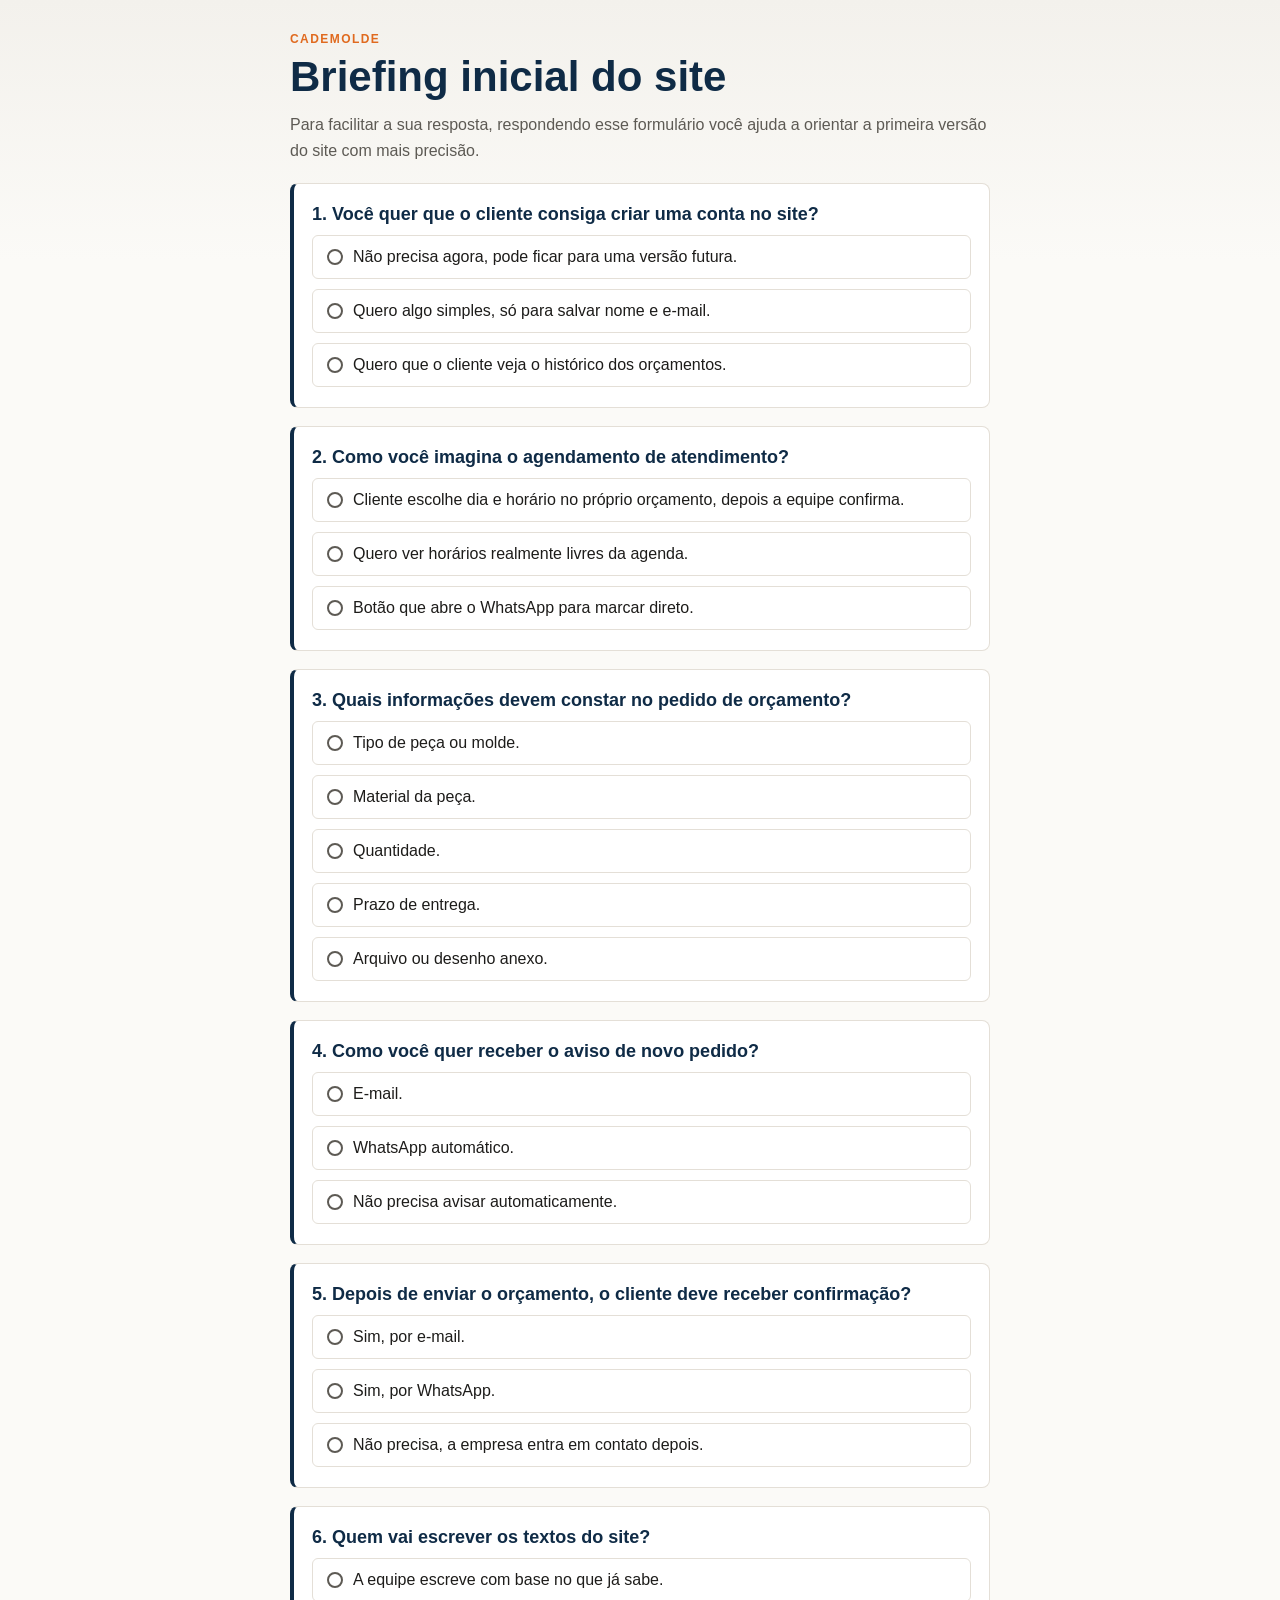
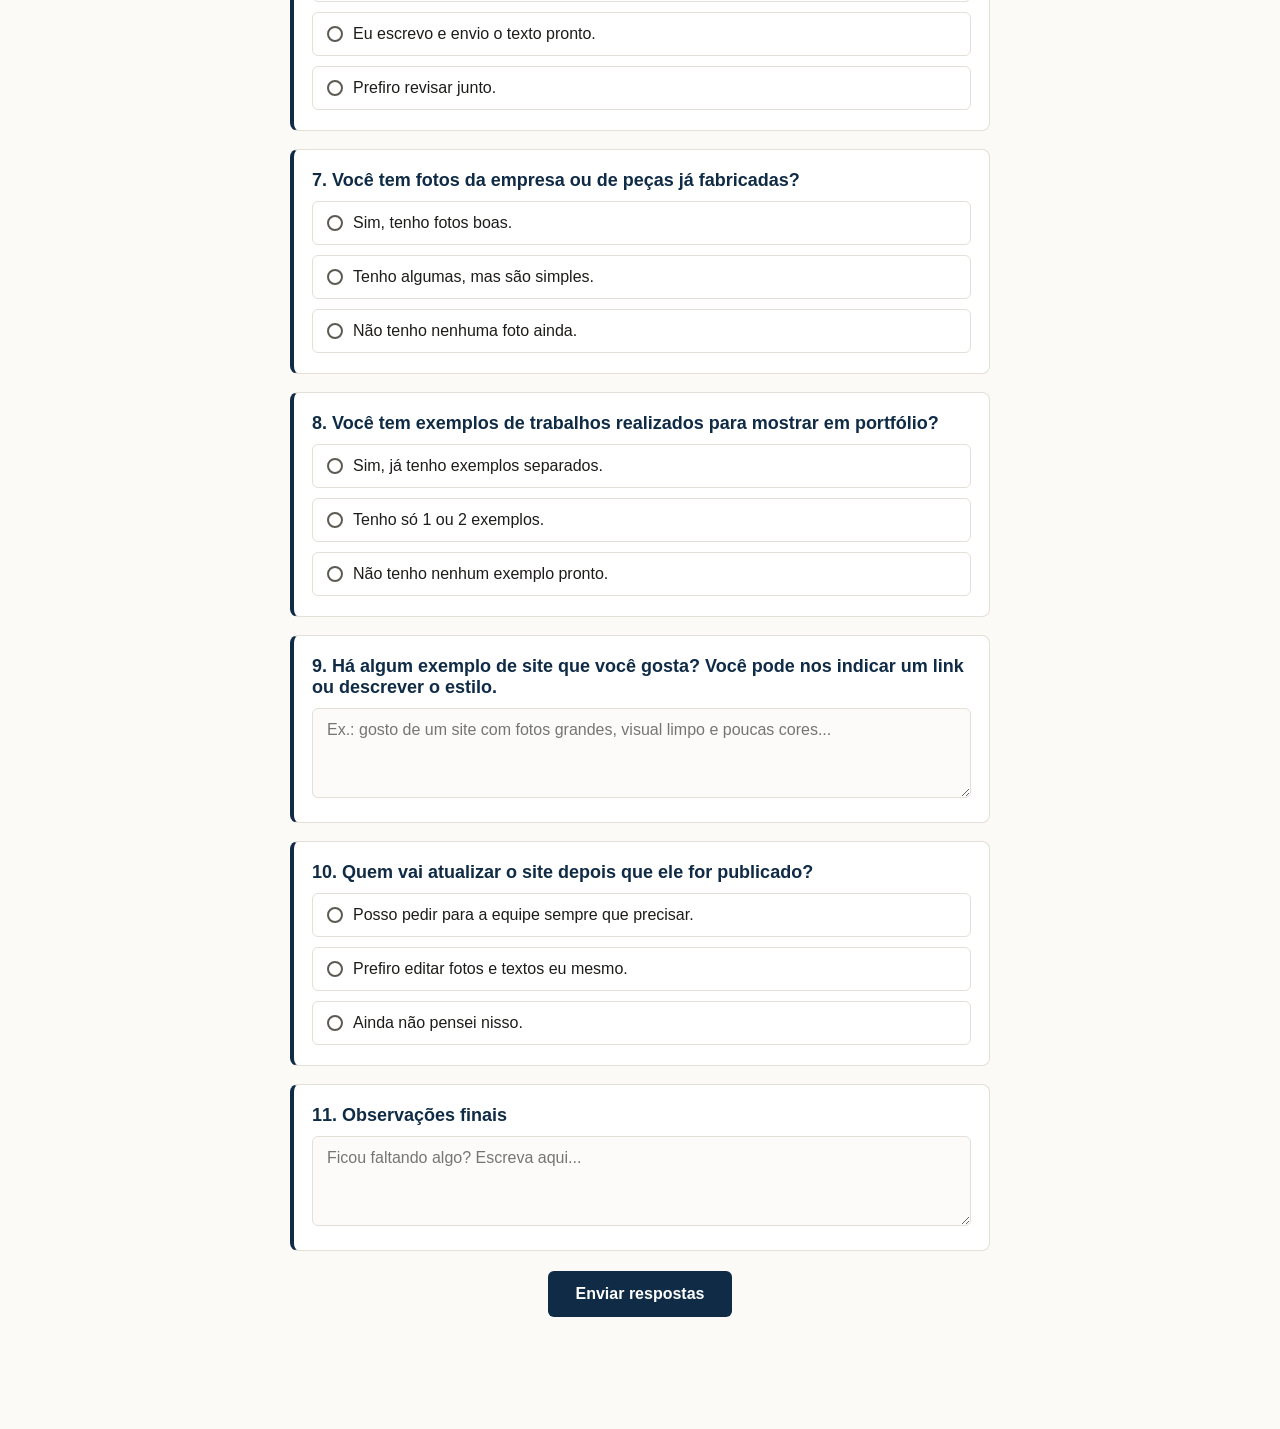
==== briefing-cademolde-share.html @ 306f9892 "Publica briefing Cademolde" ====
<!DOCTYPE html>
<html lang="pt-BR">
<head>
  <meta charset="UTF-8" />
  <meta name="viewport" content="width=device-width, initial-scale=1.0" />
  <title>Briefing Cademolde</title>
  <style>
    :root {
      --navy: #0f2b46;
      --orange: #e06a1f;
      --bg: #f5f1ea;
      --paper: #ffffff;
      --line: #e4dfd7;
      --text: #1d1c1a;
      --muted: #5d5a54;
      --success: #2f6e4e;
    }

    * { box-sizing: border-box; }
    body {
      margin: 0;
      background: linear-gradient(180deg, #f3f1ec 0%, #fbfaf7 260px);
      color: var(--text);
      font-family: Arial, Helvetica, sans-serif;
      padding: 32px 18px 80px;
    }
    .wrap {
      max-width: 700px;
      margin: 0 auto;
    }
    .header {
      margin-bottom: 20px;
    }
    .badge {
      font-size: 12px;
      text-transform: uppercase;
      letter-spacing: 0.12em;
      color: var(--orange);
      font-weight: 700;
      margin-bottom: 8px;
    }
    h1 {
      margin: 0 0 12px;
      font-size: clamp(28px, 4vw, 42px);
      color: var(--navy);
      line-height: 1.1;
    }
    p {
      color: var(--muted);
      line-height: 1.6;
      margin: 0 0 10px;
    }
    .card {
      background: var(--paper);
      border: 1px solid var(--line);
      border-left: 4px solid var(--navy);
      border-radius: 8px;
      padding: 20px 18px;
      margin-bottom: 18px;
    }
    .question {
      font-size: 18px;
      font-weight: 700;
      color: var(--navy);
      margin-bottom: 10px;
    }
    .options {
      display: flex;
      flex-direction: column;
      gap: 10px;
    }
    .option {
      display: flex;
      align-items: center;
      gap: 10px;
      padding: 12px 14px;
      border: 1px solid var(--line);
      border-radius: 6px;
      cursor: pointer;
      transition: all 0.15s ease;
      background: #fff;
    }
    .option:hover {
      border-color: var(--navy);
    }
    .option.selected {
      border-color: var(--orange);
      background: #fff8f2;
    }
    .radio-mark {
      width: 16px;
      height: 16px;
      border-radius: 50%;
      border: 2px solid var(--muted);
      position: relative;
      flex-shrink: 0;
    }
    .option.selected .radio-mark {
      border-color: var(--orange);
    }
    .option.selected .radio-mark::after {
      content: "";
      position: absolute;
      inset: 3px;
      background: var(--orange);
      border-radius: 50%;
    }
    textarea, input {
      width: 100%;
      padding: 12px 14px;
      border: 1px solid var(--line);
      border-radius: 6px;
      resize: vertical;
      font: inherit;
      background: #fcfbf9;
    }
    textarea { min-height: 90px; }
    .submit-area {
      text-align: center;
      margin-top: 20px;
    }
    button {
      background: var(--navy);
      color: white;
      border: none;
      border-radius: 6px;
      padding: 14px 28px;
      font-size: 16px;
      font-weight: 700;
      cursor: pointer;
    }
    button:disabled {
      opacity: 0.7;
      cursor: not-allowed;
    }
    .status {
      min-height: 20px;
      margin-top: 12px;
      color: var(--muted);
      font-size: 14px;
    }
    .success {
      display: none;
      text-align: center;
      background: var(--paper);
      border: 1px solid var(--line);
      border-radius: 8px;
      padding: 28px 18px;
      margin-top: 20px;
    }
    .success.show { display: block; }
    .success .check {
      width: 48px;
      height: 48px;
      border-radius: 50%;
      border: 2px solid var(--success);
      color: var(--success);
      font-size: 28px;
      display: flex;
      align-items: center;
      justify-content: center;
      margin: 0 auto 14px;
    }
    .muted {
      color: var(--muted);
      font-size: 14px;
    }
  </style>
</head>
<body>
  <div class="wrap">
    <div class="header">
      <div class="badge">CADEMOLDE</div>
      <h1>Briefing inicial do site</h1>
      <p>Para facilitar a sua resposta, respondendo esse formulário você ajuda a orientar a primeira versão do site com mais precisão.</p>
    </div>

    <form id="briefingForm">
      <div class="card">
        <div class="question">1. Você quer que o cliente consiga criar uma conta no site?</div>
        <div class="options">
          <label class="option"><span class="radio-mark"></span><span>Não precisa agora, pode ficar para uma versão futura.</span></label>
          <label class="option"><span class="radio-mark"></span><span>Quero algo simples, só para salvar nome e e-mail.</span></label>
          <label class="option"><span class="radio-mark"></span><span>Quero que o cliente veja o histórico dos orçamentos.</span></label>
        </div>
      </div>

      <div class="card">
        <div class="question">2. Como você imagina o agendamento de atendimento?</div>
        <div class="options">
          <label class="option"><span class="radio-mark"></span><span>Cliente escolhe dia e horário no próprio orçamento, depois a equipe confirma.</span></label>
          <label class="option"><span class="radio-mark"></span><span>Quero ver horários realmente livres da agenda.</span></label>
          <label class="option"><span class="radio-mark"></span><span>Botão que abre o WhatsApp para marcar direto.</span></label>
        </div>
      </div>

      <div class="card">
        <div class="question">3. Quais informações devem constar no pedido de orçamento?</div>
        <div class="options">
          <label class="option"><span class="radio-mark"></span><span>Tipo de peça ou molde.</span></label>
          <label class="option"><span class="radio-mark"></span><span>Material da peça.</span></label>
          <label class="option"><span class="radio-mark"></span><span>Quantidade.</span></label>
          <label class="option"><span class="radio-mark"></span><span>Prazo de entrega.</span></label>
          <label class="option"><span class="radio-mark"></span><span>Arquivo ou desenho anexo.</span></label>
        </div>
      </div>

      <div class="card">
        <div class="question">4. Como você quer receber o aviso de novo pedido?</div>
        <div class="options">
          <label class="option"><span class="radio-mark"></span><span>E-mail.</span></label>
          <label class="option"><span class="radio-mark"></span><span>WhatsApp automático.</span></label>
          <label class="option"><span class="radio-mark"></span><span>Não precisa avisar automaticamente.</span></label>
        </div>
      </div>

      <div class="card">
        <div class="question">5. Depois de enviar o orçamento, o cliente deve receber confirmação?</div>
        <div class="options">
          <label class="option"><span class="radio-mark"></span><span>Sim, por e-mail.</span></label>
          <label class="option"><span class="radio-mark"></span><span>Sim, por WhatsApp.</span></label>
          <label class="option"><span class="radio-mark"></span><span>Não precisa, a empresa entra em contato depois.</span></label>
        </div>
      </div>

      <div class="card">
        <div class="question">6. Quem vai escrever os textos do site?</div>
        <div class="options">
          <label class="option"><span class="radio-mark"></span><span>A equipe escreve com base no que já sabe.</span></label>
          <label class="option"><span class="radio-mark"></span><span>Eu escrevo e envio o texto pronto.</span></label>
          <label class="option"><span class="radio-mark"></span><span>Prefiro revisar junto.</span></label>
        </div>
      </div>

      <div class="card">
        <div class="question">7. Você tem fotos da empresa ou de peças já fabricadas?</div>
        <div class="options">
          <label class="option"><span class="radio-mark"></span><span>Sim, tenho fotos boas.</span></label>
          <label class="option"><span class="radio-mark"></span><span>Tenho algumas, mas são simples.</span></label>
          <label class="option"><span class="radio-mark"></span><span>Não tenho nenhuma foto ainda.</span></label>
        </div>
      </div>

      <div class="card">
        <div class="question">8. Você tem exemplos de trabalhos realizados para mostrar em portfólio?</div>
        <div class="options">
          <label class="option"><span class="radio-mark"></span><span>Sim, já tenho exemplos separados.</span></label>
          <label class="option"><span class="radio-mark"></span><span>Tenho só 1 ou 2 exemplos.</span></label>
          <label class="option"><span class="radio-mark"></span><span>Não tenho nenhum exemplo pronto.</span></label>
        </div>
      </div>

      <div class="card">
        <div class="question">9. Há algum exemplo de site que você gosta? Você pode nos indicar um link ou descrever o estilo.</div>
        <textarea id="siteReference" placeholder="Ex.: gosto de um site com fotos grandes, visual limpo e poucas cores..."></textarea>
      </div>

      <div class="card">
        <div class="question">10. Quem vai atualizar o site depois que ele for publicado?</div>
        <div class="options">
          <label class="option"><span class="radio-mark"></span><span>Posso pedir para a equipe sempre que precisar.</span></label>
          <label class="option"><span class="radio-mark"></span><span>Prefiro editar fotos e textos eu mesmo.</span></label>
          <label class="option"><span class="radio-mark"></span><span>Ainda não pensei nisso.</span></label>
        </div>
      </div>

      <div class="card">
        <div class="question">11. Observações finais</div>
        <textarea id="notes" placeholder="Ficou faltando algo? Escreva aqui..."></textarea>
      </div>

      <div class="submit-area">
        <button type="submit" id="submitBtn">Enviar respostas</button>
        <div class="status" id="statusMsg"></div>
      </div>
    </form>

    <div class="success" id="successBox">
      <div class="check">✓</div>
      <h2>Respostas enviadas</h2>
      <p>Obrigado! As respostas foram registradas com sucesso.</p>
    </div>
  </div>

  <script>
    const API_URL = 'https://script.google.com/macros/s/AKfycbwi3dADa8dXojrLWFOlfvj0ECVOt5zIyfePIeyRYryMMS3diNeSERUWFTEoS9Yx78p2Bw/exec';

    const form = document.getElementById('briefingForm');
    const submitBtn = document.getElementById('submitBtn');
    const statusMsg = document.getElementById('statusMsg');
    const successBox = document.getElementById('successBox');

    document.querySelectorAll('.option').forEach(option => {
      option.addEventListener('click', () => {
        const parent = option.parentElement;
        const isRadioGroup = parent.classList.contains('options');

        if (isRadioGroup) {
          parent.querySelectorAll('.option').forEach(el => el.classList.remove('selected'));
        }

        option.classList.toggle('selected');
      });
    });

    form.addEventListener('submit', async (event) => {
      event.preventDefault();
      const payload = { timestamp: new Date().toISOString() };

      form.querySelectorAll('.card').forEach((card, index) => {
        const questionText = card.querySelector('.question')?.textContent || `Pergunta ${index + 1}`;
        const selected = Array.from(card.querySelectorAll('.option.selected')).map(el => el.textContent.trim());
        const textArea = card.querySelector('textarea');
        const value = selected.length ? selected : (textArea ? textArea.value.trim() : '');
        payload[questionText] = value;
      });

      submitBtn.disabled = true;
      statusMsg.textContent = 'Enviando respostas...';

      try {
        if (API_URL.includes('SEU_ID')) {
          throw new Error('URL do Apps Script ainda não foi configurada.');
        }

        const response = await fetch(API_URL, {
          method: 'POST',
          mode: 'cors',
          headers: { 'Content-Type': 'application/json' },
          body: JSON.stringify(payload)
        });

        if (!response.ok) {
          throw new Error('Erro na requisição');
        }

        form.style.display = 'none';
        successBox.classList.add('show');
        statusMsg.textContent = '';
      } catch (error) {
        statusMsg.textContent = 'Ainda falta configurar a URL pública para salvar as respostas. Siga as instruções do README.';
        submitBtn.disabled = false;
      }
    });
  </script>
</body>
</html>
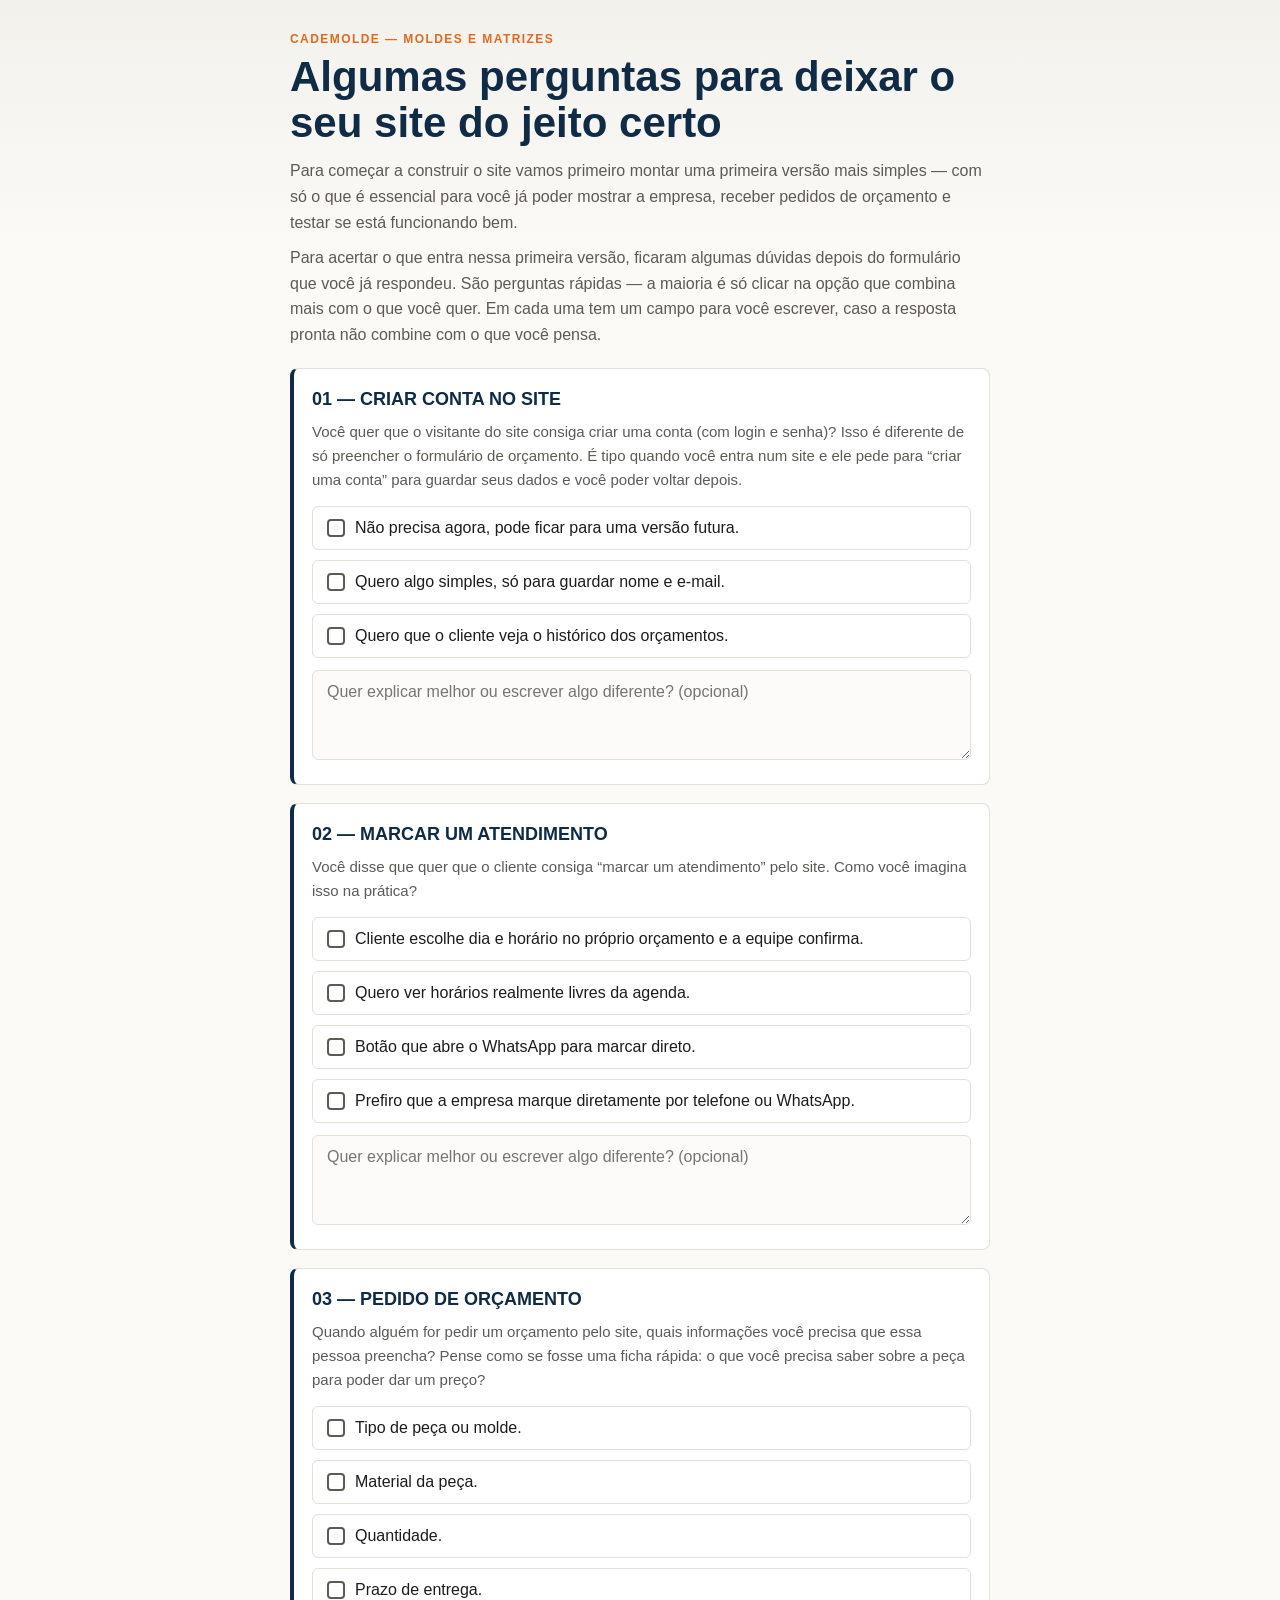
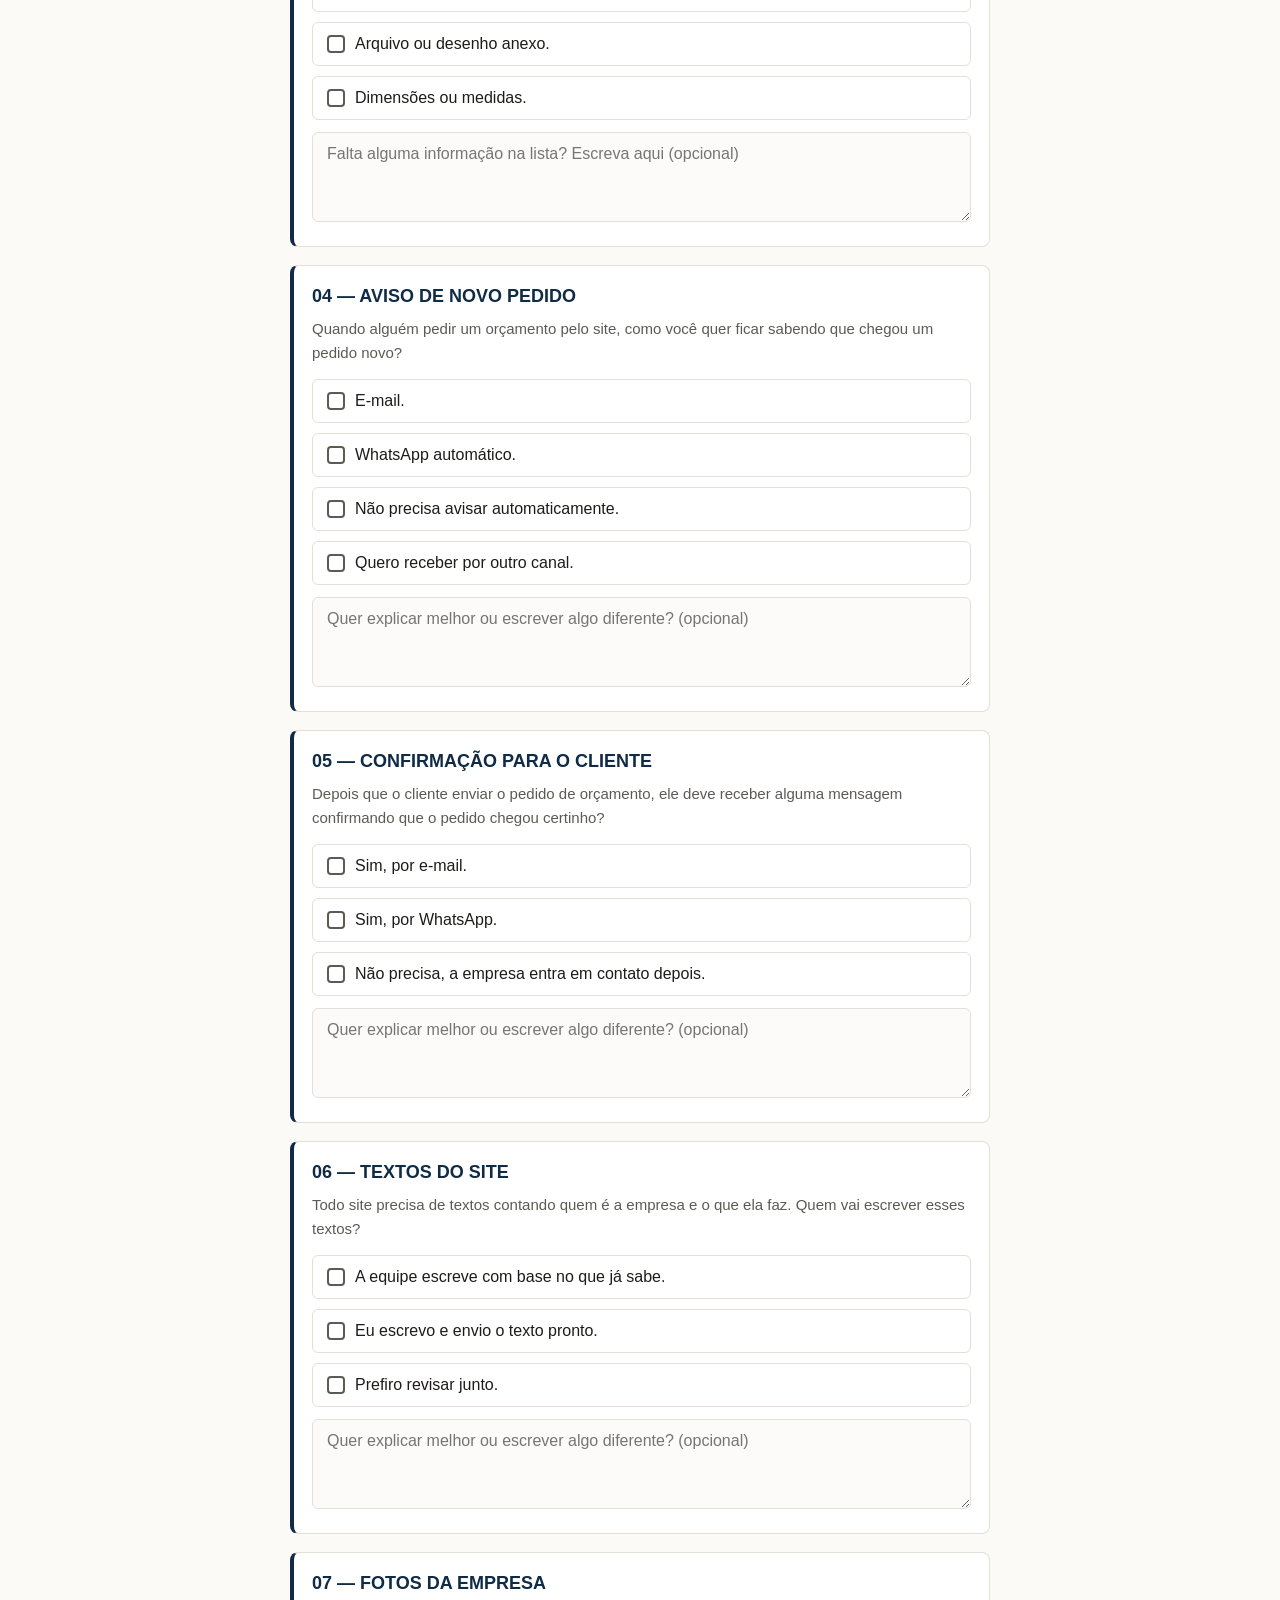
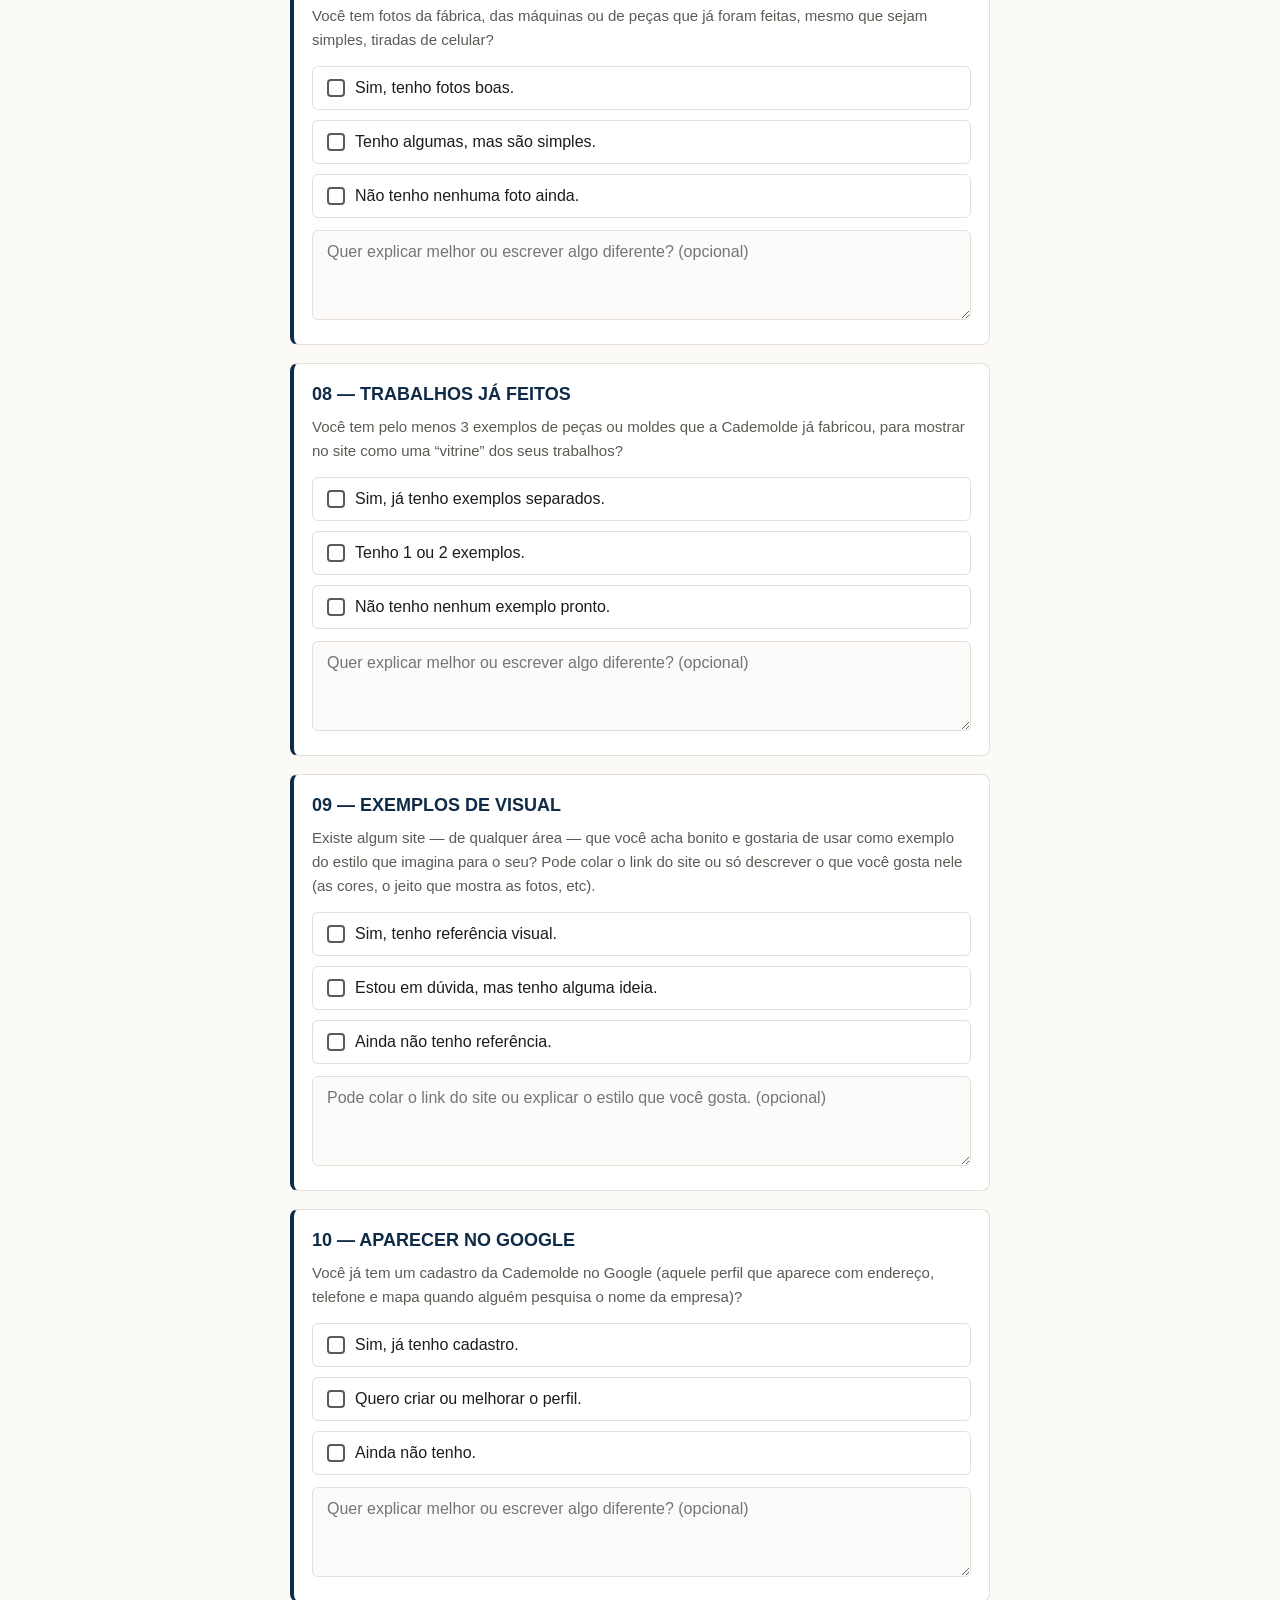
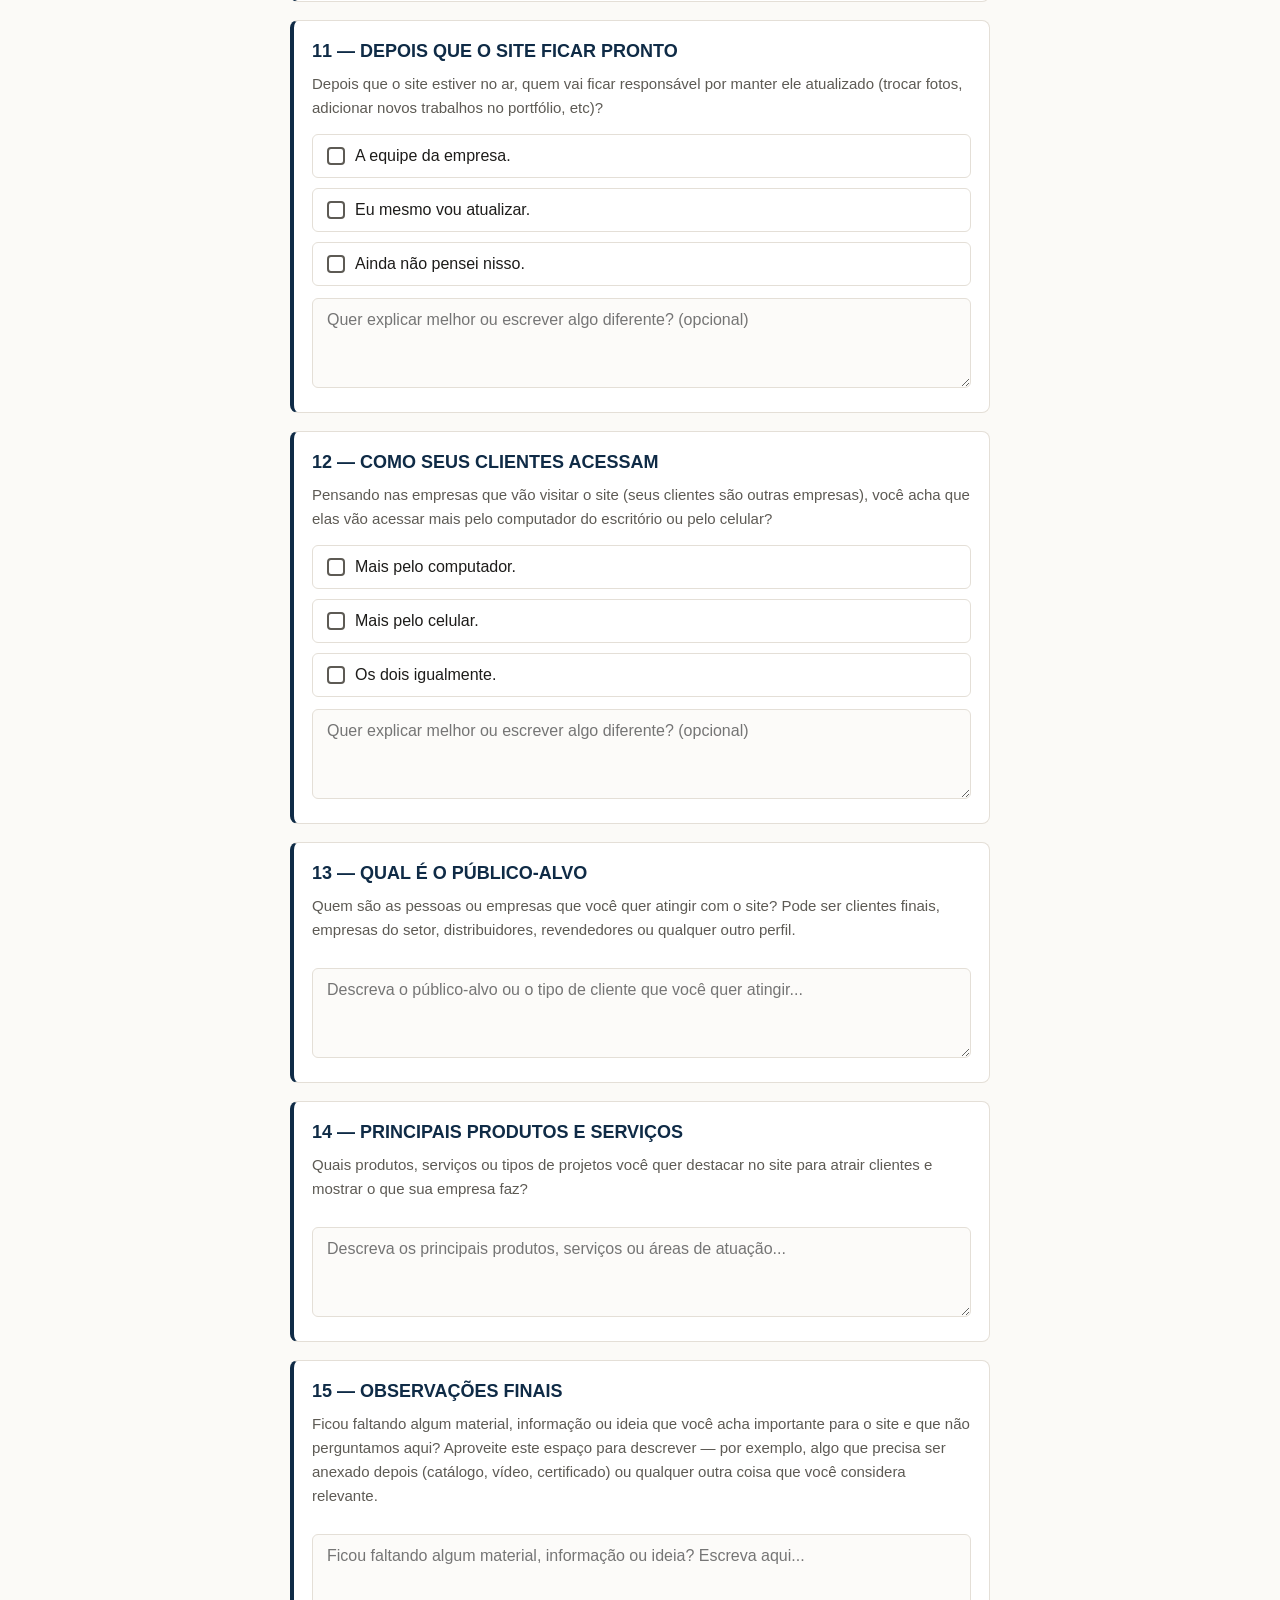
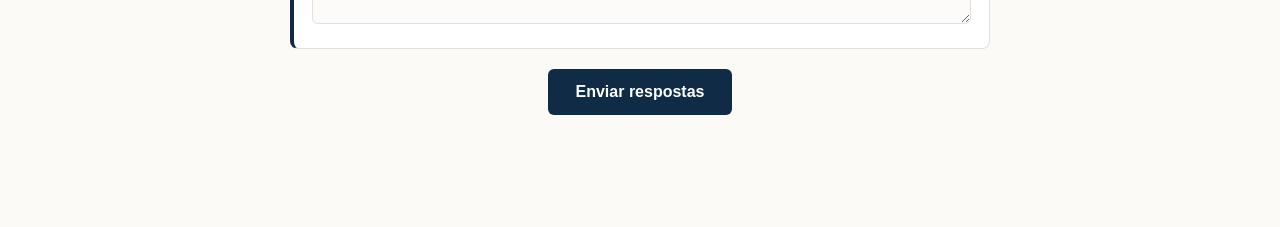
==== commit b60be5bb: "Ajusta briefing com campos de texto e novas perguntas" ====
--- a/briefing-cademolde-share.html
+++ b/briefing-cademolde-share.html
@@ -64,6 +64,12 @@
       color: var(--navy);
       margin-bottom: 10px;
     }
+    .subtitle {
+      color: var(--muted);
+      line-height: 1.6;
+      margin: 0 0 14px;
+      font-size: 15px;
+    }
     .options {
       display: flex;
       flex-direction: column;
@@ -88,22 +94,28 @@
       background: #fff8f2;
     }
     .radio-mark {
-      width: 16px;
-      height: 16px;
-      border-radius: 50%;
+      width: 18px;
+      height: 18px;
+      border-radius: 4px;
       border: 2px solid var(--muted);
       position: relative;
       flex-shrink: 0;
+      background: #fff;
     }
     .option.selected .radio-mark {
       border-color: var(--orange);
+      background: #fff8f2;
     }
     .option.selected .radio-mark::after {
       content: "";
       position: absolute;
-      inset: 3px;
-      background: var(--orange);
-      border-radius: 50%;
+      left: 5px;
+      top: 1px;
+      width: 5px;
+      height: 10px;
+      border: solid var(--orange);
+      border-width: 0 3px 3px 0;
+      transform: rotate(45deg);
     }
     textarea, input {
       width: 100%;
@@ -114,7 +126,10 @@
       font: inherit;
       background: #fcfbf9;
     }
-    textarea { min-height: 90px; }
+    textarea {
+      min-height: 90px;
+      margin-top: 12px;
+    }
     .submit-area {
       text-align: center;
       margin-top: 20px;
@@ -170,103 +185,166 @@
 <body>
   <div class="wrap">
     <div class="header">
-      <div class="badge">CADEMOLDE</div>
-      <h1>Briefing inicial do site</h1>
-      <p>Para facilitar a sua resposta, respondendo esse formulário você ajuda a orientar a primeira versão do site com mais precisão.</p>
+      <div class="badge">CADEMOLDE — MOLDES E MATRIZES</div>
+      <h1>Algumas perguntas para deixar o seu site do jeito certo</h1>
+      <p>Para começar a construir o site vamos primeiro montar uma primeira versão mais simples — com só o que é essencial para você já poder mostrar a empresa, receber pedidos de orçamento e testar se está funcionando bem.</p>
+      <p>Para acertar o que entra nessa primeira versão, ficaram algumas dúvidas depois do formulário que você já respondeu. São perguntas rápidas — a maioria é só clicar na opção que combina mais com o que você quer. Em cada uma tem um campo para você escrever, caso a resposta pronta não combine com o que você pensa.</p>
     </div>
 
     <form id="briefingForm">
-      <div class="card">
-        <div class="question">1. Você quer que o cliente consiga criar uma conta no site?</div>
+      <div class="card" data-multi="false">
+        <div class="question">01 — CRIAR CONTA NO SITE</div>
+        <p class="subtitle">Você quer que o visitante do site consiga criar uma conta (com login e senha)? Isso é diferente de só preencher o formulário de orçamento. É tipo quando você entra num site e ele pede para “criar uma conta” para guardar seus dados e você poder voltar depois.</p>
         <div class="options">
           <label class="option"><span class="radio-mark"></span><span>Não precisa agora, pode ficar para uma versão futura.</span></label>
-          <label class="option"><span class="radio-mark"></span><span>Quero algo simples, só para salvar nome e e-mail.</span></label>
+          <label class="option"><span class="radio-mark"></span><span>Quero algo simples, só para guardar nome e e-mail.</span></label>
           <label class="option"><span class="radio-mark"></span><span>Quero que o cliente veja o histórico dos orçamentos.</span></label>
         </div>
-      </div>
-
-      <div class="card">
-        <div class="question">2. Como você imagina o agendamento de atendimento?</div>
-        <div class="options">
-          <label class="option"><span class="radio-mark"></span><span>Cliente escolhe dia e horário no próprio orçamento, depois a equipe confirma.</span></label>
+        <textarea class="custom-answer" placeholder="Quer explicar melhor ou escrever algo diferente? (opcional)"></textarea>
+      </div>
+
+      <div class="card" data-multi="false">
+        <div class="question">02 — MARCAR UM ATENDIMENTO</div>
+        <p class="subtitle">Você disse que quer que o cliente consiga “marcar um atendimento” pelo site. Como você imagina isso na prática?</p>
+        <div class="options">
+          <label class="option"><span class="radio-mark"></span><span>Cliente escolhe dia e horário no próprio orçamento e a equipe confirma.</span></label>
           <label class="option"><span class="radio-mark"></span><span>Quero ver horários realmente livres da agenda.</span></label>
           <label class="option"><span class="radio-mark"></span><span>Botão que abre o WhatsApp para marcar direto.</span></label>
-        </div>
-      </div>
-
-      <div class="card">
-        <div class="question">3. Quais informações devem constar no pedido de orçamento?</div>
+          <label class="option"><span class="radio-mark"></span><span>Prefiro que a empresa marque diretamente por telefone ou WhatsApp.</span></label>
+        </div>
+        <textarea class="custom-answer" placeholder="Quer explicar melhor ou escrever algo diferente? (opcional)"></textarea>
+      </div>
+
+      <div class="card" data-multi="true">
+        <div class="question">03 — PEDIDO DE ORÇAMENTO</div>
+        <p class="subtitle">Quando alguém for pedir um orçamento pelo site, quais informações você precisa que essa pessoa preencha? Pense como se fosse uma ficha rápida: o que você precisa saber sobre a peça para poder dar um preço?</p>
         <div class="options">
           <label class="option"><span class="radio-mark"></span><span>Tipo de peça ou molde.</span></label>
           <label class="option"><span class="radio-mark"></span><span>Material da peça.</span></label>
           <label class="option"><span class="radio-mark"></span><span>Quantidade.</span></label>
           <label class="option"><span class="radio-mark"></span><span>Prazo de entrega.</span></label>
           <label class="option"><span class="radio-mark"></span><span>Arquivo ou desenho anexo.</span></label>
-        </div>
-      </div>
-
-      <div class="card">
-        <div class="question">4. Como você quer receber o aviso de novo pedido?</div>
+          <label class="option"><span class="radio-mark"></span><span>Dimensões ou medidas.</span></label>
+        </div>
+        <textarea class="custom-answer" placeholder="Falta alguma informação na lista? Escreva aqui (opcional)"></textarea>
+      </div>
+
+      <div class="card" data-multi="false">
+        <div class="question">04 — AVISO DE NOVO PEDIDO</div>
+        <p class="subtitle">Quando alguém pedir um orçamento pelo site, como você quer ficar sabendo que chegou um pedido novo?</p>
         <div class="options">
           <label class="option"><span class="radio-mark"></span><span>E-mail.</span></label>
           <label class="option"><span class="radio-mark"></span><span>WhatsApp automático.</span></label>
           <label class="option"><span class="radio-mark"></span><span>Não precisa avisar automaticamente.</span></label>
-        </div>
-      </div>
-
-      <div class="card">
-        <div class="question">5. Depois de enviar o orçamento, o cliente deve receber confirmação?</div>
+          <label class="option"><span class="radio-mark"></span><span>Quero receber por outro canal.</span></label>
+        </div>
+        <textarea class="custom-answer" placeholder="Quer explicar melhor ou escrever algo diferente? (opcional)"></textarea>
+      </div>
+
+      <div class="card" data-multi="false">
+        <div class="question">05 — CONFIRMAÇÃO PARA O CLIENTE</div>
+        <p class="subtitle">Depois que o cliente enviar o pedido de orçamento, ele deve receber alguma mensagem confirmando que o pedido chegou certinho?</p>
         <div class="options">
           <label class="option"><span class="radio-mark"></span><span>Sim, por e-mail.</span></label>
           <label class="option"><span class="radio-mark"></span><span>Sim, por WhatsApp.</span></label>
           <label class="option"><span class="radio-mark"></span><span>Não precisa, a empresa entra em contato depois.</span></label>
         </div>
-      </div>
-
-      <div class="card">
-        <div class="question">6. Quem vai escrever os textos do site?</div>
+        <textarea class="custom-answer" placeholder="Quer explicar melhor ou escrever algo diferente? (opcional)"></textarea>
+      </div>
+
+      <div class="card" data-multi="false">
+        <div class="question">06 — TEXTOS DO SITE</div>
+        <p class="subtitle">Todo site precisa de textos contando quem é a empresa e o que ela faz. Quem vai escrever esses textos?</p>
         <div class="options">
           <label class="option"><span class="radio-mark"></span><span>A equipe escreve com base no que já sabe.</span></label>
           <label class="option"><span class="radio-mark"></span><span>Eu escrevo e envio o texto pronto.</span></label>
           <label class="option"><span class="radio-mark"></span><span>Prefiro revisar junto.</span></label>
         </div>
-      </div>
-
-      <div class="card">
-        <div class="question">7. Você tem fotos da empresa ou de peças já fabricadas?</div>
+        <textarea class="custom-answer" placeholder="Quer explicar melhor ou escrever algo diferente? (opcional)"></textarea>
+      </div>
+
+      <div class="card" data-multi="false">
+        <div class="question">07 — FOTOS DA EMPRESA</div>
+        <p class="subtitle">Você tem fotos da fábrica, das máquinas ou de peças que já foram feitas, mesmo que sejam simples, tiradas de celular?</p>
         <div class="options">
           <label class="option"><span class="radio-mark"></span><span>Sim, tenho fotos boas.</span></label>
           <label class="option"><span class="radio-mark"></span><span>Tenho algumas, mas são simples.</span></label>
           <label class="option"><span class="radio-mark"></span><span>Não tenho nenhuma foto ainda.</span></label>
         </div>
-      </div>
-
-      <div class="card">
-        <div class="question">8. Você tem exemplos de trabalhos realizados para mostrar em portfólio?</div>
+        <textarea class="custom-answer" placeholder="Quer explicar melhor ou escrever algo diferente? (opcional)"></textarea>
+      </div>
+
+      <div class="card" data-multi="false">
+        <div class="question">08 — TRABALHOS JÁ FEITOS</div>
+        <p class="subtitle">Você tem pelo menos 3 exemplos de peças ou moldes que a Cademolde já fabricou, para mostrar no site como uma “vitrine” dos seus trabalhos?</p>
         <div class="options">
           <label class="option"><span class="radio-mark"></span><span>Sim, já tenho exemplos separados.</span></label>
-          <label class="option"><span class="radio-mark"></span><span>Tenho só 1 ou 2 exemplos.</span></label>
+          <label class="option"><span class="radio-mark"></span><span>Tenho 1 ou 2 exemplos.</span></label>
           <label class="option"><span class="radio-mark"></span><span>Não tenho nenhum exemplo pronto.</span></label>
         </div>
-      </div>
-
-      <div class="card">
-        <div class="question">9. Há algum exemplo de site que você gosta? Você pode nos indicar um link ou descrever o estilo.</div>
-        <textarea id="siteReference" placeholder="Ex.: gosto de um site com fotos grandes, visual limpo e poucas cores..."></textarea>
-      </div>
-
-      <div class="card">
-        <div class="question">10. Quem vai atualizar o site depois que ele for publicado?</div>
-        <div class="options">
-          <label class="option"><span class="radio-mark"></span><span>Posso pedir para a equipe sempre que precisar.</span></label>
-          <label class="option"><span class="radio-mark"></span><span>Prefiro editar fotos e textos eu mesmo.</span></label>
+        <textarea class="custom-answer" placeholder="Quer explicar melhor ou escrever algo diferente? (opcional)"></textarea>
+      </div>
+
+      <div class="card" data-multi="false">
+        <div class="question">09 — EXEMPLOS DE VISUAL</div>
+        <p class="subtitle">Existe algum site — de qualquer área — que você acha bonito e gostaria de usar como exemplo do estilo que imagina para o seu? Pode colar o link do site ou só descrever o que você gosta nele (as cores, o jeito que mostra as fotos, etc).</p>
+        <div class="options">
+          <label class="option"><span class="radio-mark"></span><span>Sim, tenho referência visual.</span></label>
+          <label class="option"><span class="radio-mark"></span><span>Estou em dúvida, mas tenho alguma ideia.</span></label>
+          <label class="option"><span class="radio-mark"></span><span>Ainda não tenho referência.</span></label>
+        </div>
+        <textarea class="custom-answer" placeholder="Pode colar o link do site ou explicar o estilo que você gosta. (opcional)"></textarea>
+      </div>
+
+      <div class="card" data-multi="false">
+        <div class="question">10 — APARECER NO GOOGLE</div>
+        <p class="subtitle">Você já tem um cadastro da Cademolde no Google (aquele perfil que aparece com endereço, telefone e mapa quando alguém pesquisa o nome da empresa)?</p>
+        <div class="options">
+          <label class="option"><span class="radio-mark"></span><span>Sim, já tenho cadastro.</span></label>
+          <label class="option"><span class="radio-mark"></span><span>Quero criar ou melhorar o perfil.</span></label>
+          <label class="option"><span class="radio-mark"></span><span>Ainda não tenho.</span></label>
+        </div>
+        <textarea class="custom-answer" placeholder="Quer explicar melhor ou escrever algo diferente? (opcional)"></textarea>
+      </div>
+
+      <div class="card" data-multi="false">
+        <div class="question">11 — DEPOIS QUE O SITE FICAR PRONTO</div>
+        <p class="subtitle">Depois que o site estiver no ar, quem vai ficar responsável por manter ele atualizado (trocar fotos, adicionar novos trabalhos no portfólio, etc)?</p>
+        <div class="options">
+          <label class="option"><span class="radio-mark"></span><span>A equipe da empresa.</span></label>
+          <label class="option"><span class="radio-mark"></span><span>Eu mesmo vou atualizar.</span></label>
           <label class="option"><span class="radio-mark"></span><span>Ainda não pensei nisso.</span></label>
         </div>
-      </div>
-
-      <div class="card">
-        <div class="question">11. Observações finais</div>
-        <textarea id="notes" placeholder="Ficou faltando algo? Escreva aqui..."></textarea>
+        <textarea class="custom-answer" placeholder="Quer explicar melhor ou escrever algo diferente? (opcional)"></textarea>
+      </div>
+
+      <div class="card" data-multi="false">
+        <div class="question">12 — COMO SEUS CLIENTES ACESSAM</div>
+        <p class="subtitle">Pensando nas empresas que vão visitar o site (seus clientes são outras empresas), você acha que elas vão acessar mais pelo computador do escritório ou pelo celular?</p>
+        <div class="options">
+          <label class="option"><span class="radio-mark"></span><span>Mais pelo computador.</span></label>
+          <label class="option"><span class="radio-mark"></span><span>Mais pelo celular.</span></label>
+          <label class="option"><span class="radio-mark"></span><span>Os dois igualmente.</span></label>
+        </div>
+        <textarea class="custom-answer" placeholder="Quer explicar melhor ou escrever algo diferente? (opcional)"></textarea>
+      </div>
+
+      <div class="card" data-multi="false">
+        <div class="question">13 — QUAL É O PÚBLICO-ALVO</div>
+        <p class="subtitle">Quem são as pessoas ou empresas que você quer atingir com o site? Pode ser clientes finais, empresas do setor, distribuidores, revendedores ou qualquer outro perfil.</p>
+        <textarea class="custom-answer" placeholder="Descreva o público-alvo ou o tipo de cliente que você quer atingir..."></textarea>
+      </div>
+
+      <div class="card" data-multi="false">
+        <div class="question">14 — PRINCIPAIS PRODUTOS E SERVIÇOS</div>
+        <p class="subtitle">Quais produtos, serviços ou tipos de projetos você quer destacar no site para atrair clientes e mostrar o que sua empresa faz?</p>
+        <textarea class="custom-answer" placeholder="Descreva os principais produtos, serviços ou áreas de atuação..."></textarea>
+      </div>
+
+      <div class="card" data-multi="false">
+        <div class="question">15 — OBSERVAÇÕES FINAIS</div>
+        <p class="subtitle">Ficou faltando algum material, informação ou ideia que você acha importante para o site e que não perguntamos aqui? Aproveite este espaço para descrever — por exemplo, algo que precisa ser anexado depois (catálogo, vídeo, certificado) ou qualquer outra coisa que você considera relevante.</p>
+        <textarea class="custom-answer" placeholder="Ficou faltando algum material, informação ou ideia? Escreva aqui..."></textarea>
       </div>
 
       <div class="submit-area">
@@ -292,13 +370,6 @@
 
     document.querySelectorAll('.option').forEach(option => {
       option.addEventListener('click', () => {
-        const parent = option.parentElement;
-        const isRadioGroup = parent.classList.contains('options');
-
-        if (isRadioGroup) {
-          parent.querySelectorAll('.option').forEach(el => el.classList.remove('selected'));
-        }
-
         option.classList.toggle('selected');
       });
     });
@@ -310,9 +381,20 @@
       form.querySelectorAll('.card').forEach((card, index) => {
         const questionText = card.querySelector('.question')?.textContent || `Pergunta ${index + 1}`;
         const selected = Array.from(card.querySelectorAll('.option.selected')).map(el => el.textContent.trim());
-        const textArea = card.querySelector('textarea');
-        const value = selected.length ? selected : (textArea ? textArea.value.trim() : '');
-        payload[questionText] = value;
+        const customInput = card.querySelector('.custom-answer');
+        const customText = customInput ? customInput.value.trim() : '';
+
+        if (selected.length > 0) {
+          payload[questionText] = selected.join('; ');
+        } else if (customText) {
+          payload[questionText] = customText;
+        } else {
+          payload[questionText] = '';
+        }
+
+        if (customText) {
+          payload[`${questionText} - Observação`] = customText;
+        }
       });
 
       submitBtn.disabled = true;
